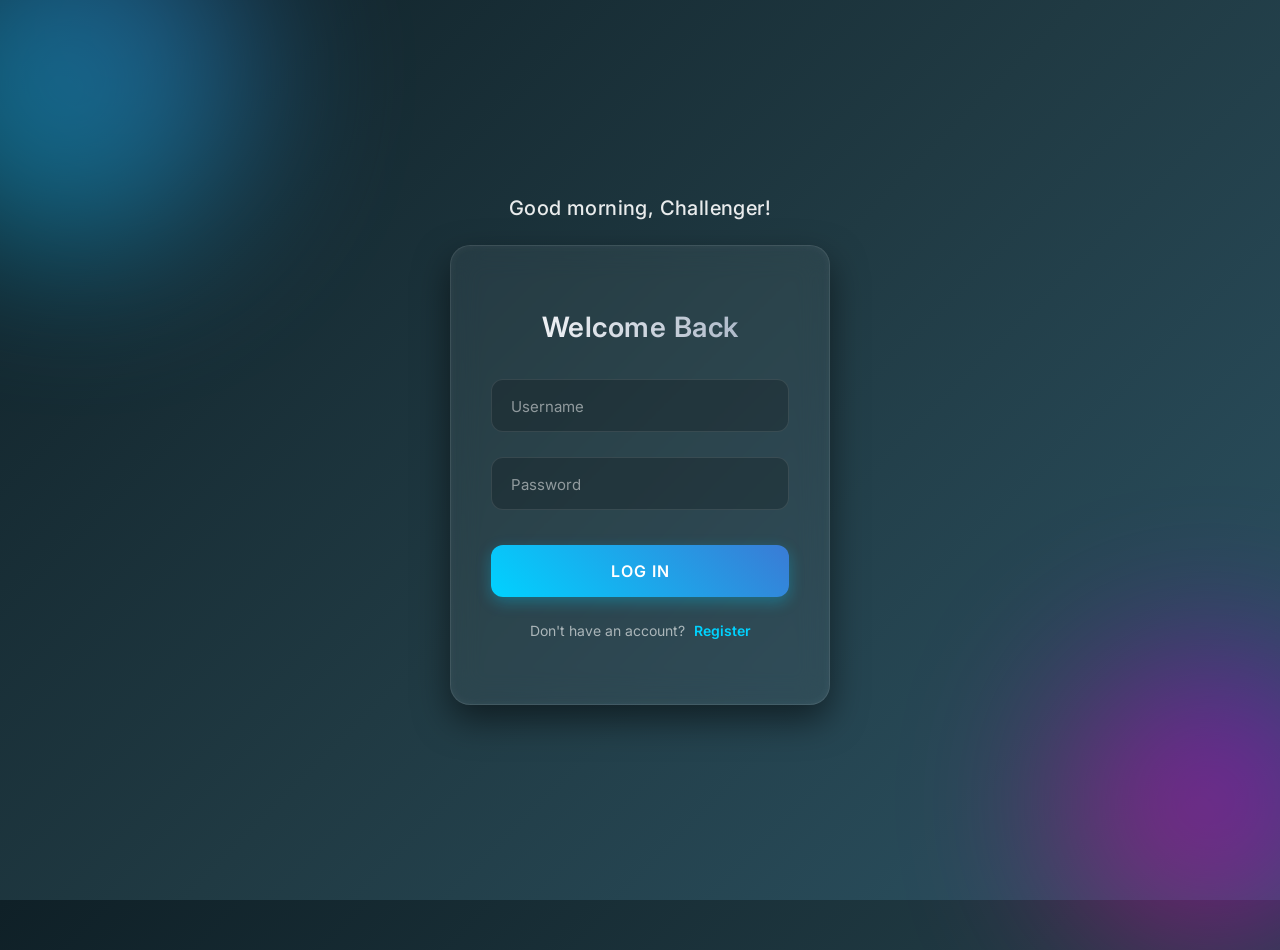
==== main.html @ 7f7b22cf "ETH Rewards & Customization Shop System: +0.5 ETH per win, +1.5 ETH per rank up, Board/Piece customi" ====
<!DOCTYPE html>
<html lang="en">
<head>
    <meta charset="UTF-8">
    <meta name="viewport" content="width=device-width, initial-scale=1.0">
    <title>Chess Tour - Dashboard</title>
    <link href="https://fonts.googleapis.com/css2?family=Inter:wght@300;400;500;600;700&display=swap" rel="stylesheet">
    <link rel="stylesheet" href="https://cdnjs.cloudflare.com/ajax/libs/font-awesome/6.4.0/css/all.min.css">
    <link rel="stylesheet" href="style.css">
</head>
<body>
    <div class="bg-pattern"></div>
    <div class="circle circle-1"></div>
    <div class="circle circle-2"></div>

    <!-- Navigation Bar -->
    <nav class="navbar">
        <div class="nav-brand">
            <i class="fa-solid fa-chess-knight"></i>
            <span>Chess Tour</span>
        </div>
        <div class="nav-user">
            <span id="welcomeText" class="welcome-text">Welcome, Player</span>

            <!-- Profile Dropdown -->
            <div class="options-wrapper">
                <button class="btn-options" id="optionsBtn" onclick="toggleOptions(event)">
                    <i class="fa-solid fa-circle-user"></i> Profile
                    <i class="fa-solid fa-chevron-down" style="font-size:11px; opacity:0.7;"></i>
                </button>
                <div class="options-dropdown" id="optionsDropdown">
                    <button class="dropdown-item" onclick="showStats()">
                        <i class="fa-solid fa-chart-bar" style="color:var(--primary);"></i> Stats
                    </button>
                    <div class="dropdown-divider"></div>
                    <button class="dropdown-item danger" onclick="deleteAccount()">
                        <i class="fa-solid fa-trash-can"></i> Delete Account
                    </button>
                </div>
            </div>

            <button onclick="logout()" class="btn-logout">
                <i class="fa-solid fa-right-from-bracket"></i> Logout
            </button>
        </div>
    </nav>

    <!-- Toast Notification -->
    <div id="toast" class="toast" aria-live="polite" aria-atomic="true"></div>

    <!-- Main Dashboard -->
    <main class="dashboard-container">
        <header class="dashboard-header">
            <h1 class="gradient-text"><span id="greeting">Ready for your next move?</span></h1>
            <p id="subText">Join tournaments, track your progress, and challenge the best.</p>
        </header>

        <!-- Action Cards -->
        <div class="action-grid">
            <div class="action-card">
                <div class="card-icon"><i class="fa-solid fa-chess-board"></i></div>
                <h3>Play Now</h3>
                <p>Start a quick game or join a matchmaking queue right away.</p>
                <button class="action-btn">Play</button>
            </div>
            
            <div class="action-card">
                <div class="card-icon"><i class="fa-solid fa-trophy"></i></div>
                <h3>Tournaments</h3>
                <p>Register and compete in upcoming events to win grand prizes.</p>
                <button class="action-btn secondary" id="tournamentBtn">Register</button>
            </div>
            
            <div class="action-card">
                <div class="card-icon"><i class="fa-solid fa-chart-line"></i></div>
                <h3>Leaderboard</h3>
                <p>Check the global rankings and see where you stand among top players.</p>
                <button class="action-btn secondary">Rankings</button>
            </div>

            <div class="action-card">
                <div class="card-icon"><i class="fa-solid fa-cart-shopping"></i></div>
                <h3>Shop</h3>
                <p>Use your ETH coins to buy exclusive board colors and piece sets.</p>
                <button class="action-btn secondary" onclick="openShop()">Visit Shop</button>
            </div>
        </div>

        <!-- ===== ELO TIER GUIDE SECTION ===== -->
        <section class="tier-section">
            <div class="tier-section-header">
                <i class="fa-solid fa-ranking-star"></i>
                <div>
                    <h2>Rank Tier System</h2>
                    <p>Win matches to earn +100 points and climb the ranks!</p>
                </div>
            </div>
            <div class="tier-cards-grid">
                <div class="tier-card" data-tier="unranked">
                    <span class="tier-card-icon">⬜</span>
                    <div class="tier-card-name">Unranked</div>
                    <div class="tier-card-range">0 – 299 pts</div>
                </div>
                <div class="tier-card" data-tier="beginner">
                    <span class="tier-card-icon">🔵</span>
                    <div class="tier-card-name">Beginner</div>
                    <div class="tier-card-range">300 – 999 pts</div>
                </div>
                <div class="tier-card" data-tier="elementary">
                    <span class="tier-card-icon">🟢</span>
                    <div class="tier-card-name">Elementary</div>
                    <div class="tier-card-range">1000 – 1499 pts</div>
                </div>
                <div class="tier-card" data-tier="bronze">
                    <span class="tier-card-icon">🥉</span>
                    <div class="tier-card-name">Bronze</div>
                    <div class="tier-card-range">1500 – 1999 pts</div>
                </div>
                <div class="tier-card" data-tier="silver">
                    <span class="tier-card-icon">🥈</span>
                    <div class="tier-card-name">Silver</div>
                    <div class="tier-card-range">2000 – 2499 pts</div>
                </div>
                <div class="tier-card" data-tier="gold">
                    <span class="tier-card-icon">🥇</span>
                    <div class="tier-card-name">Gold</div>
                    <div class="tier-card-range">2500 – 2999 pts</div>
                </div>
                <div class="tier-card" data-tier="platinum">
                    <span class="tier-card-icon">🪙</span>
                    <div class="tier-card-name">Platinum</div>
                    <div class="tier-card-range">3000 – 3499 pts</div>
                </div>
                <div class="tier-card" data-tier="diamond">
                    <span class="tier-card-icon">💎</span>
                    <div class="tier-card-name">Diamond</div>
                    <div class="tier-card-range">3500 – 3999 pts</div>
                </div>
                <div class="tier-card" data-tier="ace">
                    <span class="tier-card-icon">🌟</span>
                    <div class="tier-card-name">Ace</div>
                    <div class="tier-card-range">4000 – 4499 pts</div>
                </div>
                <div class="tier-card" data-tier="conqueror">
                    <span class="tier-card-icon">👑</span>
                    <div class="tier-card-name">Conqueror</div>
                    <div class="tier-card-range">4500 – 4999 pts</div>
                </div>
                <div class="tier-card" data-tier="god">
                    <span class="tier-card-icon">🔱</span>
                    <div class="tier-card-name">God of the Game</div>
                    <div class="tier-card-range">5000+ pts</div>
                </div>
            </div>
        </section>
    </main>

    <!-- ===== STATS MODAL ===== -->
    <div class="modal-overlay" id="statsModal">
        <div class="modal-box">
            <button class="modal-close" onclick="closeModal('statsModal')">&times;</button>
            <h2><i class="fa-solid fa-circle-user" style="margin-right:10px;"></i>My Profile</h2>
            <div class="stat-row">
                <span class="stat-label"><i class="fa-solid fa-user"></i> Username</span>
                <span class="stat-value" id="statUsername">—</span>
            </div>
            <div class="stat-row">
                <span class="stat-label"><i class="fa-solid fa-star"></i> ELO Rating</span>
                <span class="stat-value" id="statElo">—</span>
            </div>
            <div class="stat-row">
                <span class="stat-label"><i class="fa-solid fa-ranking-star"></i> Rank Tier</span>
                <span class="stat-value" id="statRank">—</span>
            </div>
            <div class="stat-row">
                <span class="stat-label"><i class="fa-solid fa-trophy"></i> Registered Tournaments</span>
                <span class="stat-value" id="statTournaments">0</span>
            </div>
        </div>
    </div>

    <!-- ===== TOURNAMENT REGISTER MODAL ===== -->
    <div class="modal-overlay" id="tournamentModal">
        <div class="modal-box">
            <button class="modal-close" onclick="closeModal('tournamentModal')">&times;</button>
            <h2><i class="fa-solid fa-trophy" style="margin-right:10px;"></i>Join Tournament</h2>
            <p style="color:var(--text-muted); font-size:14px; margin-bottom:20px;">Select a tournament to register for:</p>
            <div class="tournament-list" id="tournamentList">
                <label class="tournament-option">
                    <input type="radio" name="tournament" value="Spring Open 2026">
                    <div class="tournament-option-info">
                        <div class="tournament-option-name">🌸 Spring Open 2026</div>
                        <div class="tournament-option-date">April 15, 2026 · All levels</div>
                    </div>
                </label>
                <label class="tournament-option">
                    <input type="radio" name="tournament" value="Blitz Masters Cup">
                    <div class="tournament-option-info">
                        <div class="tournament-option-name">⚡ Blitz Masters Cup</div>
                        <div class="tournament-option-date">May 3, 2026 · ELO 1200+</div>
                    </div>
                </label>
                <label class="tournament-option">
                    <input type="radio" name="tournament" value="Grand Chess Championship">
                    <div class="tournament-option-info">
                        <div class="tournament-option-name">👑 Grand Chess Championship</div>
                        <div class="tournament-option-date">June 20, 2026 · ELO 1500+</div>
                    </div>
                </label>
            </div>
            <button class="action-btn" id="registerBtn" onclick="confirmTournamentRegister()">
                <i class="fa-solid fa-check" style="margin-right:8px;"></i>Register Now
            </button>
        </div>
    </div>

    <script src="main_java.js"></script>
</body>
</html>
---- style.css ----
:root {
  --primary: #00d2ff;
  --primary-dark: #3a7bd5;
  --secondary: #ff007a;
  --bg-dark: #0f2027;
  --bg-mid: #203a43;
  --bg-light: #2c5364;
  --text-light: #ffffff;
  --text-muted: rgba(255, 255, 255, 0.6);
  --glass-bg: rgba(255, 255, 255, 0.05);
  --glass-border: rgba(255, 255, 255, 0.1);
}

* {
  box-sizing: border-box;
  margin: 0;
  padding: 0;
  font-family: "Inter", sans-serif;
}

body {
  background: linear-gradient(
    135deg,
    var(--bg-dark),
    var(--bg-mid),
    var(--bg-light)
  );
  min-height: 100vh;
  color: var(--text-light);
  overflow-x: hidden;
  position: relative;
  background-attachment: fixed;
}

/* Base chessboard */
.bg-pattern {
  position: fixed;
  top: 0;
  left: 0;
  width: 100%;
  height: 100%;
  background-image:
    linear-gradient(
      45deg,
      rgba(255, 255, 255, 0.02) 25%,
      transparent 25%,
      transparent 75%,
      rgba(255, 255, 255, 0.02) 75%,
      rgba(255, 255, 255, 0.02)
    ),
    linear-gradient(
      45deg,
      rgba(255, 255, 255, 0.02) 25%,
      transparent 25%,
      transparent 75%,
      rgba(255, 255, 255, 0.02) 75%,
      rgba(255, 255, 255, 0.02)
    );
  background-size: 60px 60px;
  background-position:
    0 0,
    30px 30px;
  z-index: -2;
  pointer-events: none;
}

/* Decorative animated circles for background (matching login.html) */
.circle {
  position: fixed;
  border-radius: 50%;
  filter: blur(80px);
  z-index: -1;
  opacity: 0.4;
  animation: float 10s infinite ease-in-out;
  pointer-events: none;
}

.circle-1 {
  width: 400px;
  height: 400px;
  top: -100px;
  left: -100px;
  background: linear-gradient(45deg, var(--primary), var(--primary-dark));
}

.circle-2 {
  width: 350px;
  height: 350px;
  bottom: -50px;
  right: -100px;
  background: linear-gradient(45deg, var(--secondary), #7a00ff);
  animation-delay: -5s;
}

@keyframes float {
  0%,
  100% {
    transform: translateY(0) scale(1);
  }
  50% {
    transform: translateY(-30px) scale(1.05);
  }
}

/* Navigation Bar */
.navbar {
  display: flex;
  justify-content: space-between;
  align-items: center;
  padding: 20px 5%;
  background: rgba(0, 0, 0, 0.2);
  backdrop-filter: blur(10px);
  -webkit-backdrop-filter: blur(10px);
  border-bottom: 1px solid var(--glass-border);
  position: sticky;
  top: 0;
  z-index: 100;
}

.nav-brand {
  display: flex;
  align-items: center;
  gap: 12px;
  font-size: 24px;
  font-weight: 700;
  text-transform: uppercase;
  letter-spacing: 2px;
  background: linear-gradient(to right, #ffffff, #a0aec0);
  background-clip: text;
  -webkit-background-clip: text;
  -webkit-text-fill-color: transparent;
  color: transparent;
}

.nav-brand i {
  -webkit-text-fill-color: initial;
  color: var(--primary);
}

.nav-user {
  display: flex;
  align-items: center;
  gap: 20px;
}

.welcome-text {
  font-weight: 500;
  color: var(--text-light);
}

.btn-logout {
  background: rgba(255, 255, 255, 0.1);
  color: var(--text-light);
  border: 1px solid var(--glass-border);
  padding: 8px 16px;
  border-radius: 8px;
  font-size: 14px;
  font-weight: 600;
  cursor: pointer;
  transition: all 0.3s ease;
  display: flex;
  align-items: center;
  gap: 8px;
}

.btn-logout:hover {
  background: rgba(255, 71, 87, 0.2);
  border-color: #ff4757;
  color: #ff4757;
}

/* Main Dashboard */
.dashboard-container {
  max-width: 1200px;
  margin: 40px auto;
  padding: 0 5%;
}

.dashboard-header {
  text-align: center;
  margin-bottom: 50px;
}

.gradient-text {
  font-size: 42px;
  font-weight: 700;
  margin-bottom: 15px;
  background: linear-gradient(to right, #00d2ff, #3a7bd5);
  background-clip: text;
  -webkit-background-clip: text;
  -webkit-text-fill-color: transparent;
  color: transparent;
}

.dashboard-header p {
  font-size: 18px;
  color: var(--text-muted);
}

/* Glassmorphism Action Cards */
.action-grid {
  display: grid;
  grid-template-columns: repeat(auto-fit, minmax(250px, 1fr));
  gap: 30px;
}

.action-card {
  background: var(--glass-bg);
  backdrop-filter: blur(15px);
  -webkit-backdrop-filter: blur(15px);
  border: 1px solid var(--glass-border);
  border-radius: 20px;
  padding: 30px;
  text-align: center;
  transition: all 0.4s cubic-bezier(0.175, 0.885, 0.32, 1.275);
  box-shadow:
    0 10px 30px rgba(0, 0, 0, 0.3),
    inset 0 0 10px rgba(255, 255, 255, 0.02);
  position: relative;
  overflow: hidden;
}

.action-card::before {
  content: "";
  position: absolute;
  top: 0;
  left: -100%;
  width: 50%;
  height: 100%;
  background: linear-gradient(
    to right,
    transparent,
    rgba(255, 255, 255, 0.05),
    transparent
  );
  transform: skewX(-20deg);
  transition: all 0.4s ease;
}

.action-card:hover {
  transform: translateY(-10px);
  border-color: rgba(0, 210, 255, 0.3);
  box-shadow:
    0 15px 35px rgba(0, 0, 0, 0.4),
    0 0 20px rgba(0, 210, 255, 0.1);
}

.action-card:hover::before {
  left: 150%;
}

.card-icon {
  width: 70px;
  height: 70px;
  background: linear-gradient(
    135deg,
    rgba(0, 210, 255, 0.2),
    rgba(58, 123, 213, 0.2)
  );
  border-radius: 50%;
  display: flex;
  justify-content: center;
  align-items: center;
  margin: 0 auto 20px;
  font-size: 30px;
  color: var(--primary);
  border: 1px solid rgba(0, 210, 255, 0.3);
  box-shadow: 0 0 20px rgba(0, 210, 255, 0.1);
}

.action-card:hover .card-icon {
  background: linear-gradient(135deg, var(--primary), var(--primary-dark));
  color: #fff;
  transform: scale(1.1);
  transition: all 0.3s ease;
}

.action-card h3 {
  font-size: 22px;
  font-weight: 600;
  margin-bottom: 12px;
}

.action-card p {
  color: var(--text-muted);
  font-size: 14px;
  line-height: 1.5;
  margin-bottom: 25px;
}

.action-btn {
  width: 100%;
  padding: 12px;
  background: linear-gradient(45deg, var(--primary), var(--primary-dark));
  border: none;
  border-radius: 10px;
  color: #fff;
  font-size: 15px;
  font-weight: 600;
  cursor: pointer;
  transition: all 0.3s ease;
  box-shadow: 0 4px 15px rgba(0, 210, 255, 0.3);
}

.action-btn:hover {
  box-shadow: 0 6px 20px rgba(0, 210, 255, 0.5);
  background: linear-gradient(45deg, #1ae2ff, #478eff);
}

.action-btn.secondary {
  background: rgba(255, 255, 255, 0.1);
  border: 1px solid var(--glass-border);
  box-shadow: none;
}

.action-btn.secondary:hover {
  background: rgba(255, 255, 255, 0.2);
  border-color: rgba(255, 255, 255, 0.3);
}

/* Toast notification */
.toast {
  position: fixed;
  top: 90px;
  right: 20px;
  padding: 14px 18px;
  border-radius: 14px;
  background: rgba(0, 0, 0, 0.75);
  box-shadow: 0 10px 30px rgba(0, 0, 0, 0.3);
  color: #fff;
  font-weight: 600;
  opacity: 0;
  visibility: hidden;
  transform: translateY(-10px);
  transition: opacity 240ms ease, transform 240ms ease, visibility 240ms ease;
  z-index: 200;
  pointer-events: none;
  max-width: 320px;
  word-break: break-word;
}

.toast.show {
  opacity: 1;
  visibility: visible;
  transform: translateY(0);
}

.toast.success {
  background: rgba(46, 213, 115, 0.9);
}

.toast.error {
  background: rgba(255, 71, 87, 0.9);
}

.toast.info {
  background: rgba(0, 210, 255, 0.85);
}

/* Options Dropdown */
.options-wrapper {
  position: relative;
}

.btn-options {
  background: rgba(0, 210, 255, 0.1);
  color: var(--text-light);
  border: 1px solid rgba(0, 210, 255, 0.3);
  padding: 8px 16px;
  border-radius: 8px;
  font-size: 14px;
  font-weight: 600;
  cursor: pointer;
  transition: all 0.3s ease;
  display: flex;
  align-items: center;
  gap: 8px;
}

.btn-options:hover {
  background: rgba(0, 210, 255, 0.2);
  border-color: var(--primary);
}

.options-dropdown {
  position: absolute;
  top: calc(100% + 10px);
  right: 0;
  background: rgba(15, 32, 39, 0.95);
  backdrop-filter: blur(20px);
  -webkit-backdrop-filter: blur(20px);
  border: 1px solid var(--glass-border);
  border-radius: 14px;
  min-width: 190px;
  box-shadow: 0 15px 40px rgba(0, 0, 0, 0.5);
  overflow: hidden;
  z-index: 150;
  opacity: 0;
  visibility: hidden;
  transform: translateY(-10px);
  transition: all 0.25s cubic-bezier(0.175, 0.885, 0.32, 1.275);
}

.options-dropdown.open {
  opacity: 1;
  visibility: visible;
  transform: translateY(0);
}

.dropdown-item {
  display: flex;
  align-items: center;
  gap: 12px;
  padding: 14px 18px;
  font-size: 14px;
  font-weight: 500;
  color: var(--text-light);
  cursor: pointer;
  transition: background 0.2s ease;
  border: none;
  background: none;
  width: 100%;
  text-align: left;
}

.dropdown-item:hover {
  background: rgba(255, 255, 255, 0.08);
}

.dropdown-item.danger {
  color: #ff4757;
}

.dropdown-item.danger:hover {
  background: rgba(255, 71, 87, 0.12);
}

.dropdown-divider {
  height: 1px;
  background: var(--glass-border);
  margin: 4px 0;
}

/* Generic Modal Overlay */
.modal-overlay {
  position: fixed;
  inset: 0;
  background: rgba(0, 0, 0, 0.7);
  backdrop-filter: blur(8px);
  -webkit-backdrop-filter: blur(8px);
  display: flex;
  align-items: center;
  justify-content: center;
  z-index: 500;
  opacity: 0;
  visibility: hidden;
  transition: all 0.3s ease;
}

.modal-overlay.active {
  opacity: 1;
  visibility: visible;
}

.modal-box {
  background: linear-gradient(135deg, #0f2027, #203a43);
  border: 1px solid var(--glass-border);
  border-radius: 24px;
  padding: 40px;
  width: 90%;
  max-width: 460px;
  box-shadow: 0 30px 60px rgba(0, 0, 0, 0.6), 0 0 30px rgba(0, 210, 255, 0.1);
  transform: translateY(30px) scale(0.96);
  transition: all 0.35s cubic-bezier(0.175, 0.885, 0.32, 1.275);
}

.modal-overlay.active .modal-box {
  transform: translateY(0) scale(1);
}

.modal-box h2 {
  font-size: 26px;
  font-weight: 700;
  margin-bottom: 24px;
  background: linear-gradient(to right, #00d2ff, #3a7bd5);
  background-clip: text;
  -webkit-background-clip: text;
  -webkit-text-fill-color: transparent;
  color: transparent;
}

.modal-close {
  float: right;
  background: none;
  border: none;
  color: var(--text-muted);
  font-size: 22px;
  cursor: pointer;
  line-height: 1;
  transition: color 0.2s;
  margin-top: -5px;
}

.modal-close:hover {
  color: #fff;
}

/* Stats Modal */
.stat-row {
  display: flex;
  justify-content: space-between;
  align-items: center;
  padding: 14px 0;
  border-bottom: 1px solid var(--glass-border);
  font-size: 15px;
}

.stat-row:last-child {
  border-bottom: none;
}

.stat-label {
  color: var(--text-muted);
  display: flex;
  align-items: center;
  gap: 10px;
}

.stat-value {
  font-weight: 700;
  color: var(--primary);
  font-size: 17px;
}

/* Tournament Register Modal */
.tournament-list {
  display: flex;
  flex-direction: column;
  gap: 12px;
  margin-bottom: 24px;
}

.tournament-option {
  display: flex;
  align-items: center;
  gap: 14px;
  padding: 14px 18px;
  background: rgba(255, 255, 255, 0.04);
  border: 1px solid var(--glass-border);
  border-radius: 12px;
  cursor: pointer;
  transition: all 0.25s ease;
}

.tournament-option:hover,
.tournament-option.selected {
  background: rgba(0, 210, 255, 0.1);
  border-color: rgba(0, 210, 255, 0.4);
}

.tournament-option input[type="radio"] {
  accent-color: var(--primary);
  width: 18px;
  height: 18px;
}

.tournament-option-info {
  flex: 1;
}

.tournament-option-name {
  font-weight: 600;
  font-size: 15px;
}

.tournament-option-date {
  font-size: 12px;
  color: var(--text-muted);
  margin-top: 2px;
}

/* ELO Tier Guide */
.tier-guide {
  margin-top: 22px;
  border-top: 1px solid var(--glass-border);
  padding-top: 18px;
}

.tier-guide-title {
  font-size: 12px;
  font-weight: 600;
  text-transform: uppercase;
  letter-spacing: 1.5px;
  color: var(--text-muted);
  margin-bottom: 12px;
}

.tier-list {
  display: flex;
  flex-direction: column;
  gap: 6px;
}

.tier-item {
  display: flex;
  align-items: center;
  gap: 12px;
  padding: 10px 14px;
  border-radius: 10px;
  border: 1px solid transparent;
  transition: all 0.25s ease;
}

.tier-item.active {
  background: rgba(0, 210, 255, 0.1);
  border-color: rgba(0, 210, 255, 0.4);
  box-shadow: 0 0 12px rgba(0, 210, 255, 0.1);
}

.tier-icon {
  font-size: 20px;
  width: 28px;
  text-align: center;
  flex-shrink: 0;
}

.tier-name {
  font-size: 14px;
  font-weight: 600;
  color: var(--text-light);
}

.tier-item.active .tier-name {
  color: var(--primary);
}

.tier-range {
  font-size: 12px;
  color: var(--text-muted);
  margin-top: 1px;
}

.tier-item.active .tier-range {
  color: rgba(0, 210, 255, 0.7);
}

/* Active tier badge */
.tier-item.active::after {
  content: "YOU";
  margin-left: auto;
  font-size: 10px;
  font-weight: 700;
  background: var(--primary);
  color: #000;
  padding: 2px 8px;
  border-radius: 20px;
  letter-spacing: 1px;
}

/* ELO Tier Section on Dashboard */
.tier-section {
  margin-top: 50px;
  padding: 36px 40px;
  background: var(--glass-bg);
  backdrop-filter: blur(15px);
  -webkit-backdrop-filter: blur(15px);
  border: 1px solid var(--glass-border);
  border-radius: 24px;
  box-shadow: 0 10px 30px rgba(0, 0, 0, 0.2);
}

.tier-section-header {
  display: flex;
  align-items: center;
  gap: 18px;
  margin-bottom: 30px;
}

.tier-section-header i {
  font-size: 32px;
  color: var(--primary);
  background: rgba(0, 210, 255, 0.1);
  border: 1px solid rgba(0, 210, 255, 0.3);
  border-radius: 50%;
  width: 60px;
  height: 60px;
  display: flex;
  align-items: center;
  justify-content: center;
  flex-shrink: 0;
}

.tier-section-header h2 {
  font-size: 22px;
  font-weight: 700;
  background: linear-gradient(to right, #00d2ff, #3a7bd5);
  background-clip: text;
  -webkit-background-clip: text;
  -webkit-text-fill-color: transparent;
  color: transparent;
  margin-bottom: 4px;
}

.tier-section-header p {
  font-size: 14px;
  color: var(--text-muted);
}

.tier-cards-grid {
  display: grid;
  grid-template-columns: repeat(6, 1fr);
  gap: 12px;
}

.tier-card {
  display: flex;
  flex-direction: column;
  align-items: center;
  gap: 8px;
  padding: 20px 10px;
  background: rgba(255, 255, 255, 0.03);
  border: 1px solid var(--glass-border);
  border-radius: 16px;
  text-align: center;
  transition: all 0.3s ease;
  position: relative;
}

.tier-card:hover {
  background: rgba(255, 255, 255, 0.07);
  transform: translateY(-3px);
}

.tier-card.active {
  background: rgba(0, 210, 255, 0.1);
  border-color: rgba(0, 210, 255, 0.5);
  box-shadow: 0 0 20px rgba(0, 210, 255, 0.15);
  transform: translateY(-4px);
}

.tier-card.active::after {
  content: "YOU";
  position: absolute;
  top: -10px;
  font-size: 9px;
  font-weight: 800;
  background: var(--primary);
  color: #000;
  padding: 2px 8px;
  border-radius: 20px;
  letter-spacing: 1px;
}

.tier-card-icon {
  font-size: 28px;
}

.tier-card-name {
  font-size: 13px;
  font-weight: 700;
  color: var(--text-light);
}

.tier-card.active .tier-card-name {
  color: var(--primary);
}

.tier-card-range {
  font-size: 11px;
  color: var(--text-muted);
  line-height: 1.3;
}

.tier-card.active .tier-card-range {
  color: rgba(0, 210, 255, 0.7);
}

/* Shop Modal & Customization Styles */
.shop-modal {
  width: 90%;
  max-width: 950px;
  max-height: 85vh;
  display: flex;
  flex-direction: column;
}

.shop-header {
  display: flex;
  justify-content: space-between;
  align-items: center;
  margin-bottom: 25px;
  padding-bottom: 15px;
  border-bottom: 1px solid var(--glass-border);
}

.shop-balance {
  background: rgba(247, 147, 26, 0.15);
  border: 1px solid rgba(247, 147, 26, 0.4);
  color: #f7931a;
  padding: 8px 18px;
  border-radius: 30px;
  font-weight: 700;
  display: flex;
  align-items: center;
  gap: 10px;
}

.shop-tabs {
  display: flex;
  gap: 12px;
  margin-bottom: 25px;
}

.shop-tab {
  background: rgba(255, 255, 255, 0.05);
  border: 1px solid var(--glass-border);
  color: rgba(255,255,255,0.7);
  padding: 10px 24px;
  border-radius: 12px;
  cursor: pointer;
  font-weight: 600;
  transition: all 0.3s;
}

.shop-tab.active {
  background: var(--primary);
  color: #000;
  border-color: var(--primary);
  box-shadow: 0 0 15px rgba(0, 210, 255, 0.3);
}

.shop-content {
  display: grid;
  grid-template-columns: repeat(auto-fill, minmax(220px, 1fr));
  gap: 20px;
  overflow-y: auto;
  padding: 5px;
  min-height: 300px;
}

.shop-item {
  background: rgba(255, 255, 255, 0.03);
  border: 1px solid var(--glass-border);
  border-radius: 18px;
  padding: 15px;
  display: flex;
  flex-direction: column;
  gap: 12px;
  transition: all 0.3s;
}

.shop-item:hover {
  transform: translateY(-5px);
  background: rgba(255, 255, 255, 0.08);
  border-color: rgba(255, 255, 255, 0.2);
}

.shop-item.equipped {
  border-color: var(--primary);
  background: rgba(0, 210, 255, 0.05);
}

.item-preview {
  width: 100%;
  aspect-ratio: 1.5;
  background: #222;
  border-radius: 12px;
  display: flex;
  align-items: center;
  justify-content: center;
  position: relative;
  overflow: hidden;
}

.item-preview-board {
  width: 80%;
  height: 80%;
  display: grid;
  grid-template-columns: 1fr 1fr;
  grid-template-rows: 1fr 1fr;
  border: 1px solid rgba(255,255,255,0.1);
}

.item-name {
  font-weight: 600;
  font-size: 16px;
  color: #fff;
}

.item-footer {
  display: flex;
  justify-content: space-between;
  align-items: center;
  margin-top: auto;
}

.item-price {
  color: #f7931a;
  font-weight: 700;
  font-size: 14px;
  display: flex;
  align-items: center;
  gap: 5px;
}

.item-btn {
  padding: 8px 16px;
  border-radius: 8px;
  border: none;
  font-weight: 700;
  font-size: 13px;
  cursor: pointer;
  transition: 0.3s;
}

.item-btn.buy { background: var(--primary); color: #000; }
.item-btn.equip { background: rgba(255,255,255,0.1); color: #fff; border: 1px solid rgba(255,255,255,0.2); }
.item-btn.equipped { background: #2ed573; color: #fff; pointer-events: none; }

/* Custom Board Colors */
.board-default .white-1e1d7 { background-color: #f0d9b5 !important; }
.board-default .black-3c85d { background-color: #b58863 !important; }

.board-ocean .white-1e1d7 { background-color: #eaecf0 !important; }
.board-ocean .black-3c85d { background-color: #568ec5 !important; }

.board-forest .white-1e1d7 { background-color: #f4f6f3 !important; }
.board-forest .black-3c85d { background-color: #63855e !important; }

.board-dark .white-1e1d7 { background-color: #444 !important; }
.board-dark .black-3c85d { background-color: #222 !important; }

.board-purple .white-1e1d7 { background-color: #efefef !important; }
.board-purple .black-3c85d { background-color: #8a4ba1 !important; }

/* Responsive adjustments */
@media (max-width: 900px) {
  .tier-cards-grid {
    grid-template-columns: repeat(3, 1fr);
  }
}

@media (max-width: 768px) {
  .nav-user {
    gap: 10px;
  }
  .welcome-text {
    display: none;
  }
  .gradient-text {
    font-size: 32px;
  }
  .tier-section {
    padding: 24px 20px;
  }
  .tier-cards-grid {
    grid-template-columns: repeat(2, 1fr);
  }
}
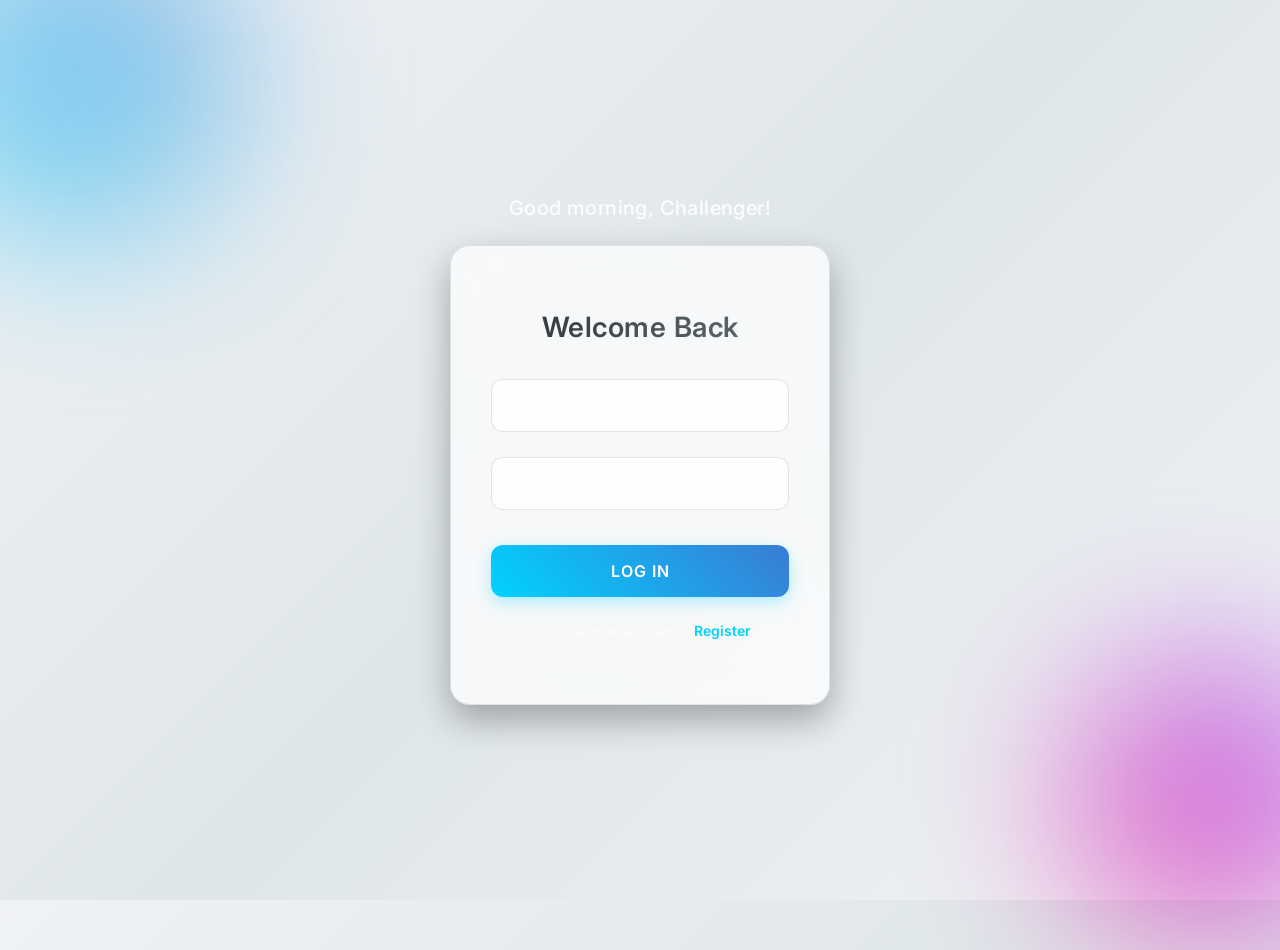
==== commit 1baf66e6: "Implement Profile Edit (Rename & Change Password) with confirmation alerts" ====
--- a/main.html
+++ b/main.html
@@ -20,6 +20,11 @@
             <span>Chess Tour</span>
         </div>
         <div class="nav-user">
+            <!-- ETH Balance in Navbar -->
+            <div class="nav-eth" id="navEthBalance" onclick="openShop()">
+                <i class="fa-brands fa-ethereum"></i> <span id="navEthBalanceSpan">0.0</span>
+            </div>
+            
             <span id="welcomeText" class="welcome-text">Welcome, Player</span>
 
             <!-- Profile Dropdown -->
@@ -155,6 +160,70 @@
         </section>
     </main>
 
+    <!-- ===== PROFILE MODAL ===== -->
+    <div class="modal-overlay" id="profileModal">
+        <div class="modal-box profile-modal">
+            <button class="modal-close" onclick="closeModal('profileModal')">&times;</button>
+            <div class="profile-header">
+                <div class="profile-avatar">👤</div>
+                <h2 id="profileUsername">Player Name</h2>
+                <div class="profile-badge" id="profileTier">Unranked</div>
+            </div>
+            <div class="profile-stats-grid">
+                <div class="stat-card">
+                    <span class="stat-label">Total Points</span>
+                    <span class="stat-value" id="profilePoints">0</span>
+                </div>
+                <div class="stat-card">
+                    <span class="stat-label">ETH Balance</span>
+                    <span class="stat-value" id="profileEth">0.0</span>
+                </div>
+            </div>
+            <div style="margin-top:20px; text-align:center; display:flex; gap:10px; justify-content:center;">
+                <button class="action-btn" onclick="openEditProfile()" style="padding: 10px 20px; font-size: 13px;">
+                    <i class="fas fa-edit"></i> Edit Profile
+                </button>
+                <button class="action-btn danger-outline" onclick="deleteAccount()" style="padding: 10px 20px; font-size: 13px;">
+                    <i class="fas fa-trash-alt"></i> Delete
+                </button>
+            </div>
+        </div>
+    </div>
+
+    <!-- ===== EDIT PROFILE MODAL ===== -->
+    <div class="modal-overlay" id="editProfileModal">
+        <div class="modal-box edit-modal">
+            <button class="modal-close" onclick="closeModal('editProfileModal')">&times;</button>
+            <h2 style="font-size: 24px; margin-bottom: 20px;">Edit Profile</h2>
+            <div class="edit-form" style="text-align: left;">
+                <div class="field-item" style="margin-bottom: 15px;">
+                    <label style="display: block; font-size: 12px; opacity: 0.7; margin-bottom: 5px;">New Username</label>
+                    <input type="text" id="editUsername" style="width: 100%; padding: 10px; border-radius: 8px; background: rgba(0,0,0,0.2); border: 1px solid var(--glass-border); color: #fff;">
+                </div>
+                <div class="field-item" style="margin-bottom: 25px;">
+                    <label style="display: block; font-size: 12px; opacity: 0.7; margin-bottom: 5px;">New Password (Optional)</label>
+                    <input type="password" id="editPassword" style="width: 100%; padding: 10px; border-radius: 8px; background: rgba(0,0,0,0.2); border: 1px solid var(--glass-border); color: #fff;">
+                </div>
+                <button class="action-btn" onclick="saveProfileChanges()" style="width:100%;">
+                    Save Changes
+                </button>
+            </div>
+        </div>
+    </div>
+
+    <!-- ===== CONFIRMATION MODAL (REUSABLE) ===== -->
+    <div class="modal-overlay" id="confirmModal">
+        <div class="modal-box confirm-modal">
+            <div class="confirm-icon" id="confirmIcon">❓</div>
+            <h2 id="confirmTitle">Are you sure?</h2>
+            <p id="confirmMessage">This action cannot be undone.</p>
+            <div class="confirm-actions">
+                <button class="action-btn secondary" onclick="closeModal('confirmModal')">Cancel</button>
+                <button class="action-btn" id="confirmBtn">Confirm</button>
+            </div>
+        </div>
+    </div>
+
     <!-- ===== STATS MODAL ===== -->
     <div class="modal-overlay" id="statsModal">
         <div class="modal-box">
@@ -165,16 +234,42 @@
                 <span class="stat-value" id="statUsername">—</span>
             </div>
             <div class="stat-row">
-                <span class="stat-label"><i class="fa-solid fa-star"></i> ELO Rating</span>
-                <span class="stat-value" id="statElo">—</span>
+                <span class="stat-label"><i class="fa-solid fa-star"></i> Rank Points</span>
+                <span class="stat-value"><span id="statElo">0</span> pts</span>
             </div>
             <div class="stat-row">
                 <span class="stat-label"><i class="fa-solid fa-ranking-star"></i> Rank Tier</span>
                 <span class="stat-value" id="statRank">—</span>
             </div>
             <div class="stat-row">
+                <span class="stat-label"><i class="fa-brands fa-ethereum"></i> ETH Balance</span>
+                <span class="stat-value" style="color:#f7931a;"><span id="statEth">0.0</span> ETH</span>
+            </div>
+            <div class="stat-row">
                 <span class="stat-label"><i class="fa-solid fa-trophy"></i> Registered Tournaments</span>
                 <span class="stat-value" id="statTournaments">0</span>
+            </div>
+        </div>
+    </div>
+
+    <!-- ===== SHOP MODAL ===== -->
+    <div class="modal-overlay" id="shopModal">
+        <div class="modal-box shop-modal">
+            <button class="modal-close" onclick="closeModal('shopModal')">&times;</button>
+            <div class="shop-header">
+                <h2><i class="fa-solid fa-cart-shopping"></i> Customization Shop</h2>
+                <div class="shop-balance">
+                    <i class="fa-brands fa-ethereum"></i> <span id="shopEthBalance">0.0</span> ETH
+                </div>
+            </div>
+            
+            <div class="shop-tabs">
+                <button class="shop-tab active" onclick="switchShopTab('boards')">Boards</button>
+                <button class="shop-tab" onclick="switchShopTab('pieces')">Pieces</button>
+            </div>
+
+            <div class="shop-content" id="shopContent">
+                <!-- Items will be injected by JS -->
             </div>
         </div>
     </div>
@@ -214,6 +309,23 @@
         </div>
     </div>
 
+    <!-- ===== SHOP PREVIEW MODAL ===== -->
+    <div class="modal-overlay" id="shopPreviewModal">
+        <div class="modal-box shop-preview-modal">
+            <button class="modal-close" onclick="closeModal('shopPreviewModal')">&times;</button>
+            <div id="previewImageContainer" class="preview-img-container">
+                <!-- Large Image will be here -->
+            </div>
+            <div class="preview-info">
+                <h2 id="previewName">Item Name</h2>
+                <p id="previewDesc">High-resolution preview of the selected customization.</p>
+                <div class="preview-actions" id="previewActions">
+                    <!-- Dynamic button (Buy or Equip) -->
+                </div>
+            </div>
+        </div>
+    </div>
+
     <script src="main_java.js"></script>
 </body>
 </html>
--- a/style.css
+++ b/style.css
@@ -9,6 +9,18 @@
   --text-muted: rgba(255, 255, 255, 0.6);
   --glass-bg: rgba(255, 255, 255, 0.05);
   --glass-border: rgba(255, 255, 255, 0.1);
+}
+
+@media (prefers-color-scheme: light) {
+  :root {
+    --bg-dark: #f0f2f5;
+    --bg-mid: #dfe6e9;
+    --bg-light: #f1f2f6;
+    --text-light: #2d3436;
+    --text-muted: rgba(0, 0, 0, 0.6);
+    --glass-bg: rgba(255, 255, 255, 0.6);
+    --glass-border: rgba(0, 0, 0, 0.1);
+  }
 }
 
 * {
@@ -64,6 +76,14 @@
   pointer-events: none;
 }
 
+@media (prefers-color-scheme: light) {
+  .bg-pattern {
+    background-image:
+      linear-gradient(45deg, rgba(0, 0, 0, 0.03) 25%, transparent 25%, transparent 75%, rgba(0, 0, 0, 0.03) 75%, rgba(0, 0, 0, 0.03)),
+      linear-gradient(45deg, rgba(0, 0, 0, 0.03) 25%, transparent 25%, transparent 75%, rgba(0, 0, 0, 0.03) 75%, rgba(0, 0, 0, 0.03));
+  }
+}
+
 /* Decorative animated circles for background (matching login.html) */
 .circle {
   position: fixed;
@@ -141,6 +161,27 @@
   display: flex;
   align-items: center;
   gap: 20px;
+}
+
+.nav-eth {
+  background: rgba(247, 147, 26, 0.12);
+  border: 1px solid rgba(247, 147, 26, 0.3);
+  color: #f7931a;
+  padding: 6px 14px;
+  border-radius: 20px;
+  font-weight: 700;
+  display: flex;
+  align-items: center;
+  gap: 8px;
+  font-size: 14px;
+  cursor: pointer;
+  transition: all 0.3s;
+}
+
+.nav-eth:hover {
+  background: rgba(247, 147, 26, 0.2);
+  border-color: rgba(247, 147, 26, 0.5);
+  transform: translateY(-2px);
 }
 
 .welcome-text {
@@ -921,31 +962,163 @@
 .board-default .white-1e1d7 { background-color: #f0d9b5 !important; }
 .board-default .black-3c85d { background-color: #b58863 !important; }
 
-.board-ocean .white-1e1d7 { background-color: #eaecf0 !important; }
-.board-ocean .black-3c85d { background-color: #568ec5 !important; }
-
-.board-forest .white-1e1d7 { background-color: #f4f6f3 !important; }
-.board-forest .black-3c85d { background-color: #63855e !important; }
-
-.board-dark .white-1e1d7 { background-color: #444 !important; }
-.board-dark .black-3c85d { background-color: #222 !important; }
-
-.board-purple .white-1e1d7 { background-color: #efefef !important; }
-.board-purple .black-3c85d { background-color: #8a4ba1 !important; }
-
-/* Responsive adjustments */
-@media (max-width: 900px) {
-  .tier-cards-grid {
-    grid-template-columns: repeat(3, 1fr);
+.board-ocean .white-1e1d7 { background: linear-gradient(135deg, #eaecf0 0%, #d1d9e6 100%) !important; box-shadow: inset 0 0 5px rgba(0,0,0,0.05); }
+.board-ocean .black-3c85d { background: linear-gradient(135deg, #568ec5 0%, #3a6b9a 100%) !important; box-shadow: inset 0 0 8px rgba(0,0,0,0.2); }
+
+.board-forest .white-1e1d7 { background: linear-gradient(135deg, #f4f6f3 0%, #e1e7e0 100%) !important; box-shadow: inset 0 0 5px rgba(0,0,0,0.05); }
+.board-forest .black-3c85d { background: linear-gradient(135deg, #63855e 0%, #4a6646 100%) !important; box-shadow: inset 0 0 8px rgba(0,0,0,0.2); }
+
+.board-dark .white-1e1d7 { background: linear-gradient(135deg, #444 0%, #333 100%) !important; box-shadow: inset 0 0 10px rgba(0,0,0,0.3); }
+.board-dark .black-3c85d { background: linear-gradient(135deg, #222 0%, #111 100%) !important; box-shadow: inset 0 0 15px rgba(0,0,0,0.5); }
+
+.board-purple .white-1e1d7 { background: linear-gradient(135deg, #efefef 0%, #ddd 100%) !important; }
+.board-purple .black-3c85d { background: linear-gradient(135deg, #8a4ba1 0%, #632f7a 100%) !important; box-shadow: inset 0 0 8px rgba(0,0,0,0.2); }
+
+/* Standard Boards */
+.board-red .white-1e1d7 { background-color: #ffffff !important; }
+.board-red .black-3c85d { background-color: #d63031 !important; }
+
+.board-blue .white-1e1d7 { background-color: #f1f2f6 !important; }
+.board-blue .black-3c85d { background-color: #1e90ff !important; }
+
+.board-green .white-1e1d7 { background-color: #f5f6fa !important; }
+.board-green .black-3c85d { background-color: #27ae60 !important; }
+
+.board-marble .white-1e1d7 { background-color: #f5f6fa !important; }
+.board-marble .black-3c85d { background-color: #bdc3c7 !important; }
+
+/* Dynamic System Animations */
+@keyframes pulse-gold {
+  0% { transform: scale(1); box-shadow: 0 0 0 rgba(247, 147, 26, 0.4); }
+  50% { transform: scale(1.05); box-shadow: 0 0 15px rgba(247, 147, 26, 0.6); }
+  100% { transform: scale(1); box-shadow: 0 0 0 rgba(247, 147, 26, 0.4); }
+}
+
+.pulse-gold {
+  animation: pulse-gold 1s ease-in-out;
+}
+
+.shop-item {
+  transition: all 0.4s cubic-bezier(0.175, 0.885, 0.32, 1.275);
+}
+
+.shop-item:hover {
+  transform: translateY(-8px) scale(1.02);
+  border-color: var(--primary);
+  box-shadow: 0 15px 40px rgba(0, 0, 0, 0.4);
+}
+
+.item-preview img {
+  transition: transform 0.6s ease;
+}
+
+.shop-item:hover .item-preview img {
+  transform: scale(1.1);
+}
+
+.preview-img-container {
+  width: 100%;
+  height: 350px;
+  background: #111;
+  border-radius: 18px;
+  margin-bottom: 25px;
+  overflow: hidden;
+  display: flex;
+  align-items: center;
+  justify-content: center;
+  border: 1px solid var(--glass-border);
+}
+
+.preview-img-container img {
+  max-width: 100%;
+  max-height: 100%;
+  object-fit: contain;
+}
+
+.preview-info {
+  text-align: center;
+}
+
+.preview-info h2 {
+  font-size: 28px;
+  margin-bottom: 10px;
+  color: var(--primary);
+}
+
+.preview-info p {
+  color: var(--text-muted);
+  margin-bottom: 30px;
+}
+
+.preview-actions {
+  display: flex;
+  justify-content: center;
+  gap: 20px;
+}
+
+.preview-actions .action-btn {
+  max-width: 200px;
+}
+
+/* Confirmation Modal */
+.confirm-modal {
+  max-width: 400px;
+  text-align: center;
+  padding: 40px 30px;
+}
+
+.confirm-icon {
+  font-size: 50px;
+  margin-bottom: 20px;
+}
+
+.confirm-actions {
+  display: flex;
+  gap: 15px;
+  margin-top: 30px;
+}
+
+.confirm-actions .action-btn {
+  flex: 1;
+}
+
+.action-btn.danger {
+  background: #ff4757;
+  color: #fff;
+}
+
+.action-btn.danger-outline {
+  background: transparent;
+  color: #ff4757;
+  border: 1px solid rgba(255, 71, 87, 0.3);
+}
+
+.action-btn.danger-outline:hover {
+  background: rgba(255, 71, 87, 0.1);
+  border-color: #ff4757;
+}
+
+/* Mobile Responsive Enhancements */
+@media (max-width: 768px) {
+  .navbar {
+    padding: 15px 4%;
   }
-}
-
-@media (max-width: 768px) {
+  
+  .nav-brand span {
+    display: none; /* Hide 'Chess Tour' text on very small screens, keep icon */
+  }
+  
   .nav-user {
     gap: 10px;
   }
+  
   .welcome-text {
-    display: none;
+    display: none; /* Hide welcome text on mobile to save space */
+  }
+
+  .nav-eth {
+    padding: 5px 10px;
+    font-size: 13px;
   }
   .gradient-text {
     font-size: 32px;
